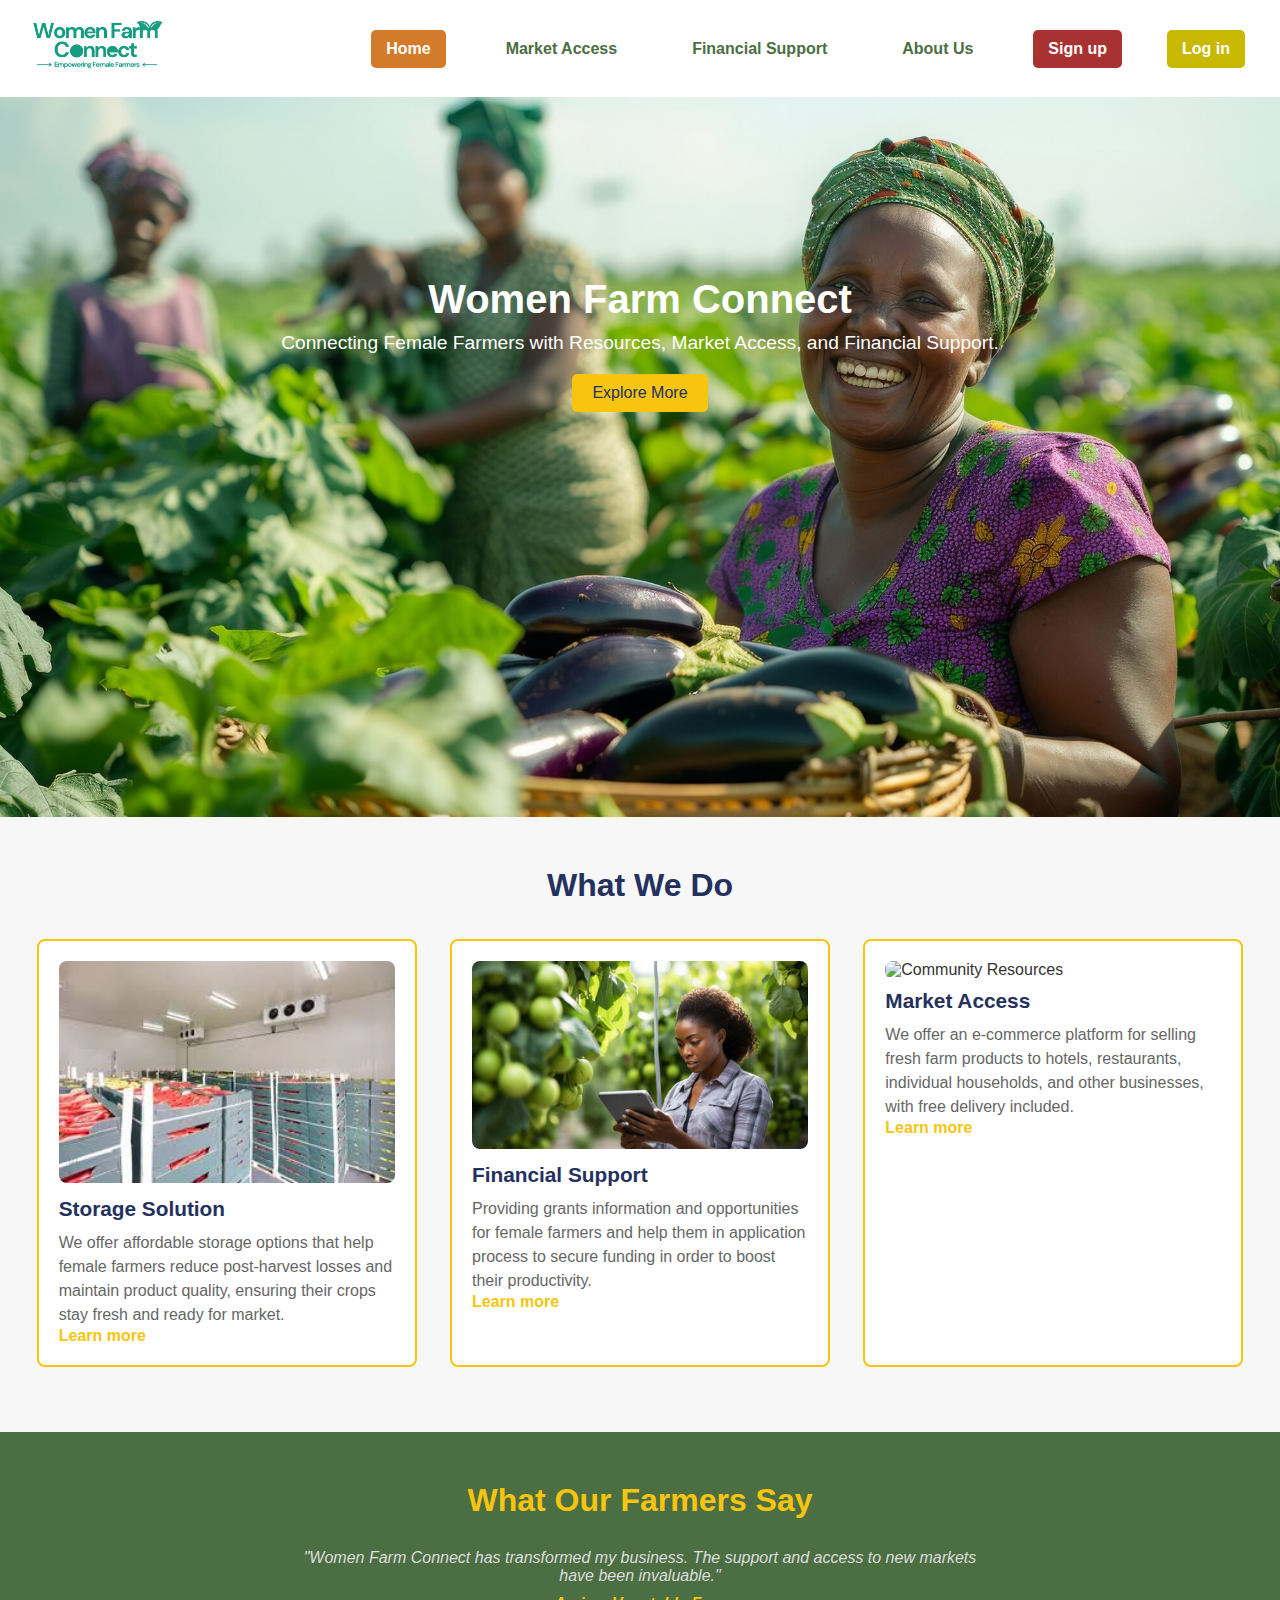
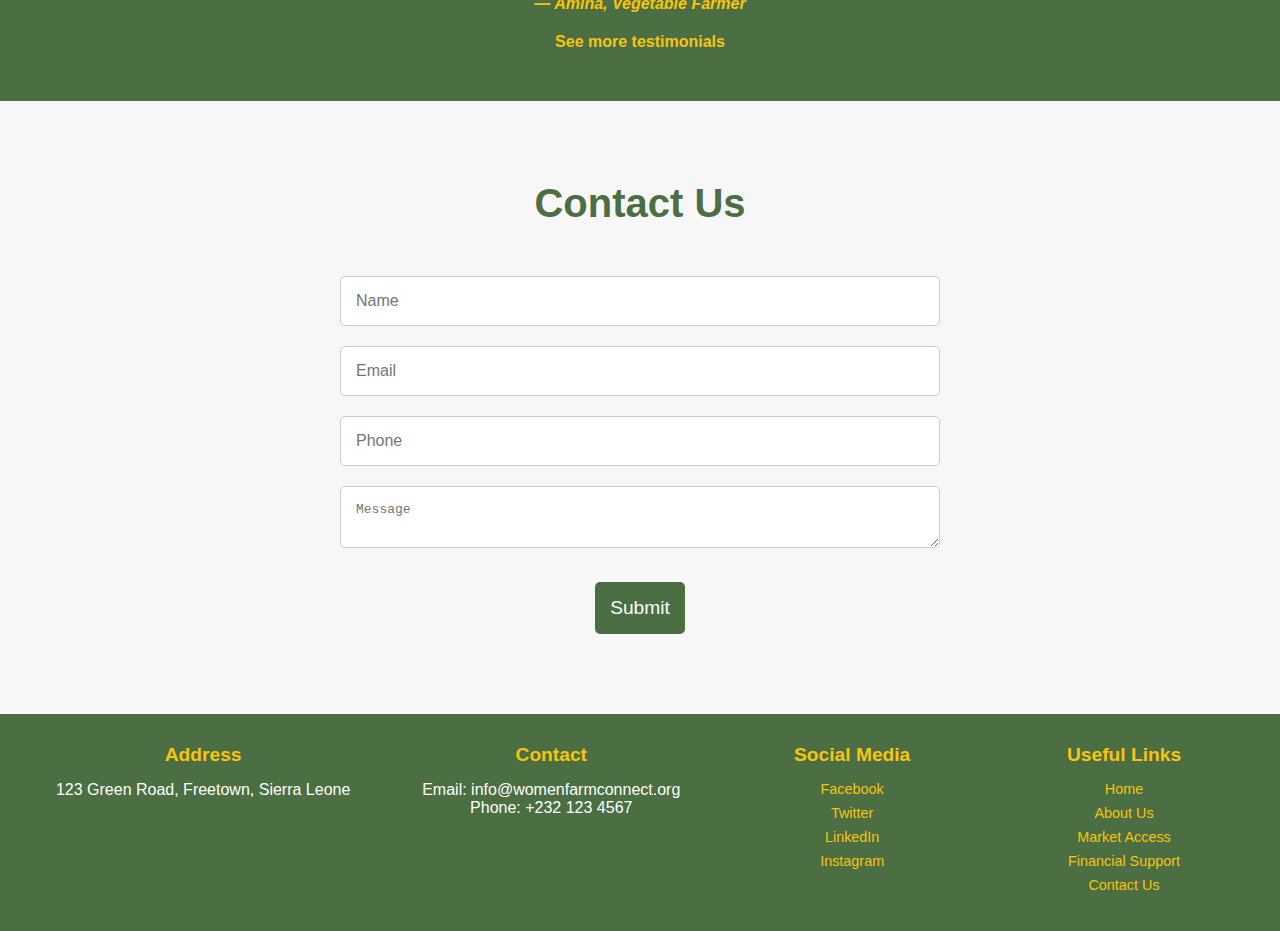
==== index.html @ 5953e8eb "first cimmit" ====
<!DOCTYPE html>
<html lang="en">
<head>
    <meta charset="UTF-8">
    <meta name="viewport" content="width=device-width, initial-scale=1.0">
    <title>Home - Women Farm Connect</title>
    <link rel="stylesheet" href="assets/css/main.css">
    <link rel="stylesheet" href="assets/css/index.css">

</head>
<body>

    <!-- Header will be imported here -->
    <div id="header"></div>

    <!-- Main Content -->
    <div class="hero">
        <h1> Women Farm Connect</h1>
        <p>Connecting Female Farmers with Resources, Market Access, and Financial Support.</p>
        <button class="button-explore">Explore More</button>
    </div>

    <!-- What We Do Section -->
    <div class="section-what-we-do">
        <h2>What We Do</h2>
        <div class="cards">
            <div class="card">
                <img src="assets/images/Storage.jpeg" alt="Market Access">
                <h3>Storage Solution</h3>
                <p>We offer affordable storage options that help female farmers reduce post-harvest losses and maintain product quality, ensuring their crops stay fresh and ready for market.</p>
                <a href="#">Learn more</a>
            </div>
            <div class="card">
                <img src="assets/images/farm research .jpg" alt="Financial Support">
                <h3>Financial Support</h3>
                <p>Providing grants information and opportunities for female farmers and help them in application process to secure funding in order to boost their productivity.</p>
                <a href="#">Learn more</a>
            </div>
            <div class="card">
                <img src="assets/images/Delivery.jpg" alt="Community Resources">
                <h3>Market Access</h3>
                <p>We offer an e-commerce platform for selling fresh farm products to hotels, restaurants, individual households, and other businesses, with free delivery included.</p>
                <a href="#">Learn more</a>
            </div>
        </div>
    </div>

    <!-- Testimonials Section -->
    <div class="testimonial-section">
        <h2>What Our Farmers Say</h2>
        <blockquote class="testimonial">
            "Women Farm Connect has transformed my business. The support and access to new markets have been invaluable."
            <cite>— Amina, Vegetable Farmer</cite>
        </blockquote>
        <a href="#" style="color: #f7c40f; font-weight: bold;">See more testimonials</a>
    </div>

 <!-- Contact Us Section -->
 <div class="contact-section">
    <h2>Contact Us</h2>
    <form class="contact-form">
        <input type="text" placeholder="Name" required>
        <input type="email" placeholder="Email" required>
        <input type="tel" placeholder="Phone" required>
        <textarea placeholder="Message" required></textarea>
        <button type="submit">Submit</button>
    </form>
</div>


    <!-- Footer will be imported here -->
    <div id="footer"></div>

    <script>
        // Load header and footer
        fetch('assets/addons/header.html')
            .then(response => response.text())
            .then(data => {
                document.getElementById('header').innerHTML = data;
            });

        fetch('assets/addons/footer.html')
            .then(response => response.text())
            .then(data => {
                document.getElementById('footer').innerHTML = data;
            });
    </script>
</body>
</html>
---- assets/css/main.css ----
* {
    margin: 0;
    padding: 0;
    box-sizing: border-box;
}

/* General Styles */
body {
    font-family: Arial, sans-serif;
    color: #333;
    background-color: #f7f7f7;
    margin: 0;
    padding: 0;
}

a {
    text-decoration: none;
    color: #333;
}

/* Header Styling */
.header {
    background-color: #ffffff; /* Deep-green */
    color: white;
    padding: 15px 20px;
    display: flex;
    justify-content: space-between;
    align-items: center;
}

.header-logo {
    font-size: 1.5em;
    font-weight: bold;
}
.header-logo img{
    width: 150px;
}
.nav-links {
    display: flex;
    align-items: center;
    gap: 15px;
}

.nav-links a {
    color: #4b6e42;
    margin: 0 15px;
    text-decoration: none;
    font-weight: bold;
    padding: 10px 15px;
    border-radius: 5px;
}

.nav-links .button-home {
    background-color: #d47b2b; 
    color: white;
}

.nav-links .button-signup {
    background-color: #a83232; 
    color: white;

}

.nav-links .button-login {
    background-color: #c8b800; 
    color: white;
}

.nav-links a:hover {
    background-color: #3a5631; /* white */
    color: white;
}

/* Footer */
.footer {
    background-color: #4b6e42;
    color: white;
    padding: 20px;
    text-align: center;
    display: flex;
    justify-content: space-around;
    flex-wrap: wrap;
}

.footer-section {
    margin: 10px;
    min-width: 200px;
}

.footer-section h3 {
    margin-bottom: 15px;
    font-size: 1.2em;
    color: #f7c40f;
}

.footer-section a {
    color: #f7c40f;
    text-decoration: none;
    display: block;
    margin-bottom: 8px;
    font-size: 0.9em;
}


/* Contact Us Section */
.contact-section {
    padding: 80px 20px;
    background-color: #f7f7f7;
    text-align: center;
}

.contact-section h2 {
    font-size: 2.5em;
    color: #4b6e42;
    margin-bottom: 40px;
}

.contact-form {
    max-width: 600px;
    margin: 0 auto;
}

.contact-form input,
.contact-form textarea {
    width: 100%;
    padding: 15px;
    margin: 10px 0;
    border-radius: 5px;
    border: 1px solid #ccc;
    font-size: 1em;
}

.contact-form button {
    background-color: #4b6e42;
    color: white;
    padding: 15px;
    border: none;
    border-radius: 5px;
    font-size: 1.2em;
    cursor: pointer;
    margin-top: 20px;
}
---- assets/css/index.css ----
/* Body Styling */
body {
    background-color: #f7f7f7;
}

/* Hero Section */
.hero {
    background: url('../images/old-farmer.jpg') center/cover no-repeat;
    color: white;
    text-align: center;
    padding: 180px 25px;
    position: relative;
    min-height: 720px;
}

.hero h1 {
    font-size: 2.5em;
    margin-bottom: 10px;
}

.hero p {
    font-size: 1.2em;
    margin-bottom: 20px;
}

.button-explore {
    background-color: #f7c40f;
    color: #24305e;
    padding: 10px 20px;
    border: none;
    border-radius: 5px;
    cursor: pointer;
    font-size: 1em;
}

/* What We Do Section */
.section-what-we-do {
    background-color: #f7f7f7;
    padding: 50px 20px;
    text-align: center;
}

.section-what-we-do h2 {
    color: #24305e;
    font-size: 2em;
    margin-bottom: 20px;
}

.cards {
    display: flex;
    justify-content: space-around;
    flex-wrap: wrap;
}

.card {
    background-color: #fff;
    border: 2px solid #f7c40f;
    border-radius: 8px;
    padding: 20px;
    width: 380px;
    margin: 15px 0;
    text-align: left;
}

.card img {
    width: 100%;
    border-radius: 8px;
    margin-bottom: 10px;
}

.card h3 {
    color: #24305e;
    font-size: 1.3em;
    margin-bottom: 10px;
}

.card p {
    font-size: 1em;
    color: #666;
    line-height: 1.5;
}

.card a {
    color: #f7c40f;
    font-weight: bold;
    text-decoration: none;
}

/* Testimonials Section */
.testimonial-section {
    background-color: #4b6e42;
    color: white;
    padding: 50px 20px;
    text-align: center;
}

.testimonial-section h2 {
    font-size: 2em;
    margin-bottom: 30px;
    color: #f7c40f;
}

.testimonial {
    font-style: italic;
    color: #ddd;
    margin: 20px auto;
    max-width: 700px;
}

.testimonial cite {
    display: block;
    margin-top: 10px;
    font-weight: bold;
    color: #f7c40f;
}
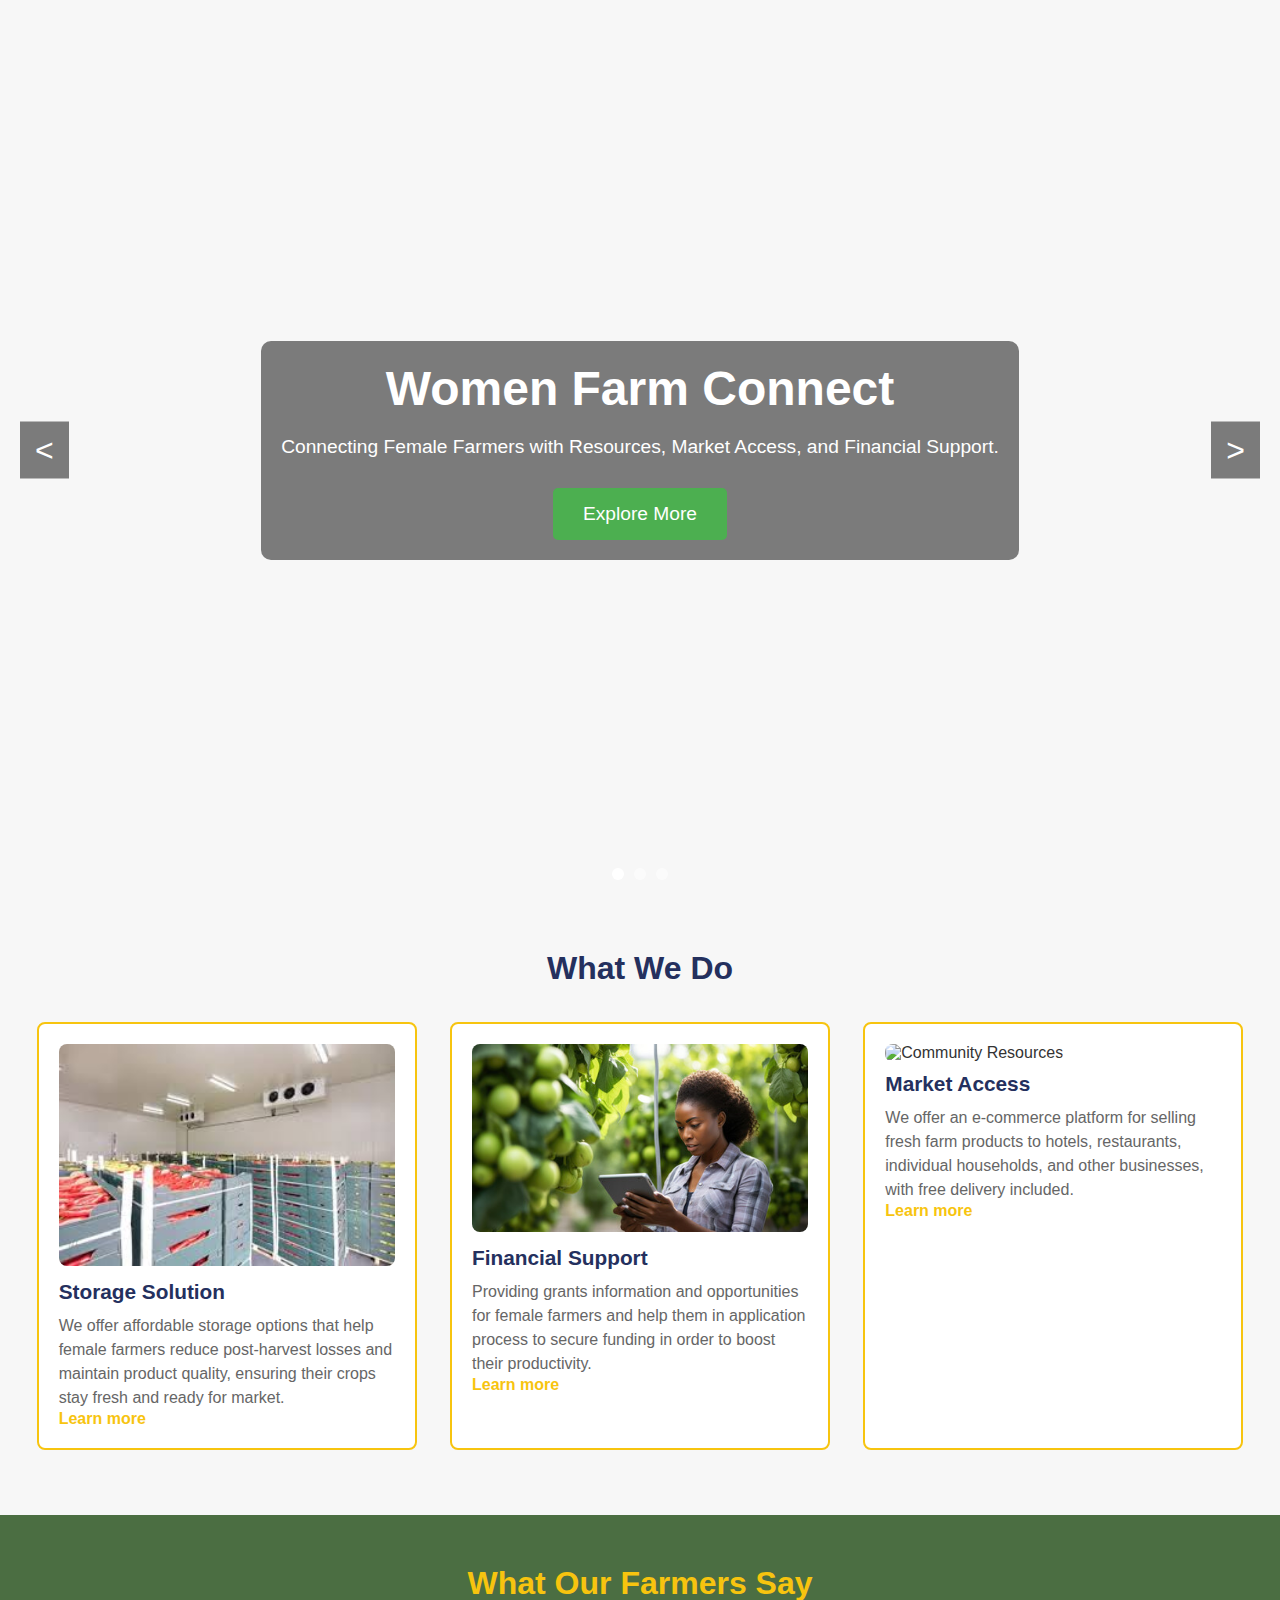
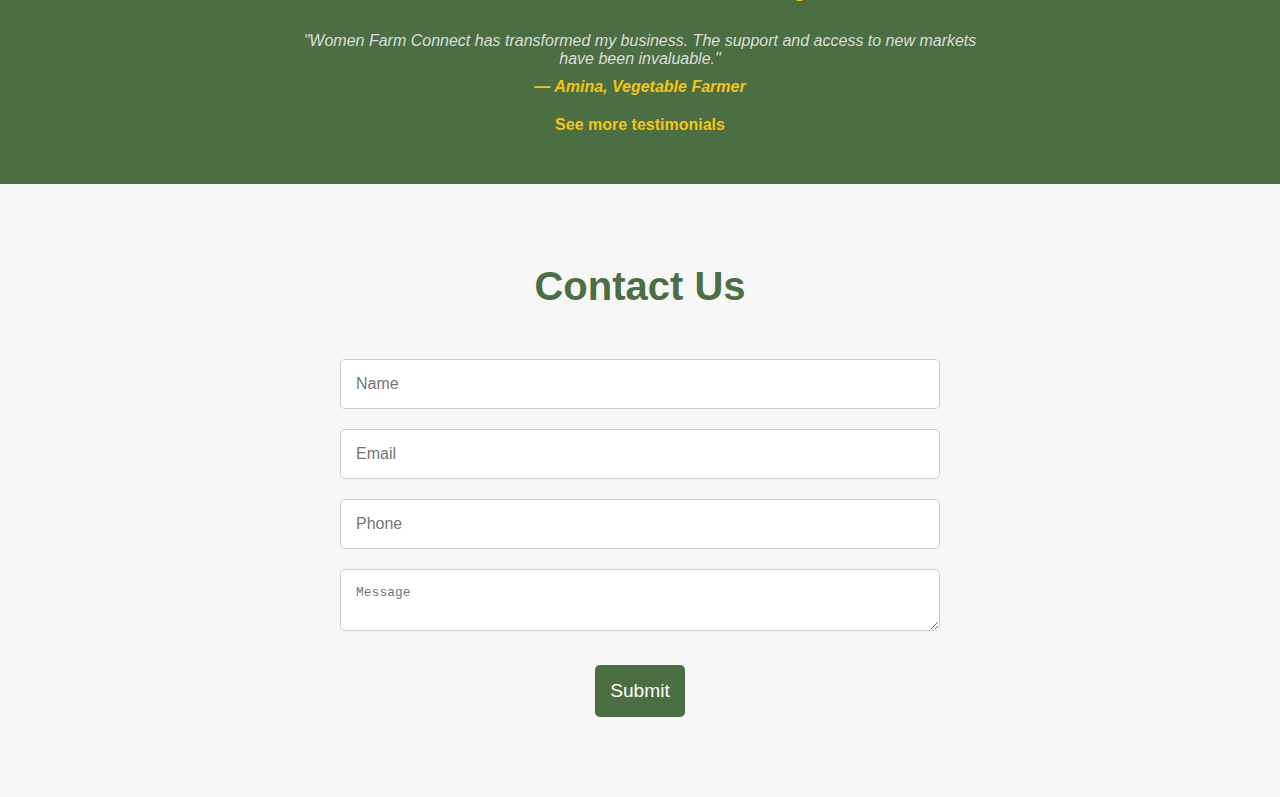
==== commit a548ecd6: "first commit" ====
--- a/index.html
+++ b/index.html
@@ -14,10 +14,31 @@
     <div id="header"></div>
 
     <!-- Main Content -->
-    <div class="hero">
-        <h1> Women Farm Connect</h1>
-        <p>Connecting Female Farmers with Resources, Market Access, and Financial Support.</p>
-        <button class="button-explore">Explore More</button>
+    <div class="hero-slider">
+        <div class="slide active">
+            <div class="slide-content">
+                <h1>Women Farm Connect</h1>
+                <p>Connecting Female Farmers with Resources, Market Access, and Financial Support.</p>
+                <button class="button-explore">Explore More</button>
+            </div>
+        </div>
+        <div class="slide">
+            <div class="slide-content">
+                <h1>Empowering Rural Women</h1>
+                <p>Providing tools and knowledge to boost agricultural productivity and income.</p>
+                <button class="button-explore">Learn How</button>
+            </div>
+        </div>
+        <div class="slide">
+            <div class="slide-content">
+                <h1>Sustainable Farming</h1>
+                <p>Promoting eco-friendly practices for a greener future in agriculture.</p>
+                <button class="button-explore">Discover More</button>
+            </div>
+        </div>
+        <button class="slider-arrow prev" aria-label="Previous slide">&lt;</button>
+        <button class="slider-arrow next" aria-label="Next slide">&gt;</button>
+        <div class="slider-dots"></div>
     </div>
 
     <!-- What We Do Section -->
@@ -71,19 +92,7 @@
     <!-- Footer will be imported here -->
     <div id="footer"></div>
 
-    <script>
-        // Load header and footer
-        fetch('assets/addons/header.html')
-            .then(response => response.text())
-            .then(data => {
-                document.getElementById('header').innerHTML = data;
-            });
-
-        fetch('assets/addons/footer.html')
-            .then(response => response.text())
-            .then(data => {
-                document.getElementById('footer').innerHTML = data;
-            });
-    </script>
-</body>
+    <script src="assets/js/main.js"></script>
+    <script src="assets/js/slider.js"></script>
+    </body>
 </html>
--- a/assets/css/main.css
+++ b/assets/css/main.css
@@ -51,7 +51,7 @@
     border-radius: 5px;
 }
 
-.nav-links .button-home {
+.nav-links .active {
     background-color: #d47b2b; 
     color: white;
 }
@@ -141,3 +141,207 @@
     cursor: pointer;
     margin-top: 20px;
 }
+
+.flex-con {
+    display: flex;
+    justify-content: space-between;
+    align-items: center;
+}
+#product-details {
+    text-align: center;
+    margin-bottom: 20px;
+    border-radius: 8px;
+    box-shadow: 0 2px 10px rgba(0, 0, 0, 0.1);
+    padding: 2rem 1rem;
+}
+
+#product-details .buy-btn{
+    border: none;
+    padding: 12px 15px;
+    border-radius: 8px;
+    font-size: 18px;
+    margin: 1.2rem 0;
+    cursor: pointer;
+    display: flex;
+    align-items: center;
+    justify-content: center;
+    color: white;
+}
+
+#product-details .buy-btn.om{
+    background-color: #ff7d08;
+}
+#product-details .buy-btn.qm{
+    background-color: #f79328;
+}
+
+#product-details .buy-btn.am{
+    background-color: #a41e7a;
+}
+
+#product-details .buy-btn img{
+    width: 45px;
+    height: 45px;
+    margin-right: 10px;
+    border-radius: 12px;
+}
+#product-image {
+    width: 500px;
+    height: 500px;
+    border-radius: 20px;
+
+}
+
+#product-details h3 {
+    font-size: 55px;
+    margin: 15px 0;
+    color: #218838;
+}
+
+#product-details p.price {
+    color: #333;
+    margin: 10px 0;
+    font-weight: 500;
+    font-size: 25px;
+}
+#product-details p.price#total-price{
+    font-weight: bold;
+    font-size: 30px;
+}
+
+#checkout-form {
+    display: none;
+    background-color: #fff;
+    padding: 20px;
+    border-radius: 8px;
+    box-shadow: 0 2px 10px rgba(0, 0, 0, 0.1);
+    max-width: 400px;
+    margin: 0 auto;
+    margin-bottom: 2.1rem;
+}
+
+#checkout-form input {
+    width: 100%;
+    padding: 10px;
+    margin: 10px 0;
+    border: 1px solid #ccc;
+    border-radius: 4px;
+}
+
+#checkout-form button {
+    width: 100%;
+    padding: 10px;
+    background-color: orange;
+    color: white;
+    border: none;
+    border-radius: 4px;
+    cursor: pointer;
+    font-size: 16px;
+}
+
+#checkout-form button:hover {
+    background-color: #218838;
+}
+
+.back-btn{
+    padding: 2rem;
+    border: none;
+    background-color: #218838;
+    font-size: 1.2rem;
+    color: white;
+    cursor: pointer;
+}
+
+/* Add this to your CSS file (e.g., assets/css/main.css) */
+
+.quantity-selector {
+    display: flex;
+    align-items: center;
+    margin: 10px 0;
+}
+
+.quantity-selector button {
+    background-color: #007bff; 
+    color: white;
+    width: 55px;
+    height: 55px;
+    border: none;
+    border-radius: 15px;
+    padding: 5px 10px;
+    cursor: pointer;
+    font-size: 22px;
+}
+
+.quantity-selector input {
+    width: 150px;
+    height: 50px;
+    text-align: center;
+    margin: 0 10px;
+    border: 1px solid #ccc;
+    border-radius: 5px;
+}
+
+#success-message{
+    background-color: #218838;
+    color: white;
+    font-size: 3.5rem;
+    padding: 4rem;
+    text-align: center;
+    display: none;
+}
+
+.payment-options, .quantity-selector{
+    display: flex;
+    justify-content: space-evenly;
+    align-items: center;
+}
+
+
+#checkout-form {
+    display: none;
+    background-color: #fff;
+    padding: 20px;
+    border-radius: 8px;
+    box-shadow: 0 2px 10px rgba(0, 0, 0, 0.1);
+    max-width: 400px;
+    margin: 0 auto;
+    margin-bottom: 2.1rem;
+    margin-top: 2.5rem;
+    text-align: center;
+}
+
+#checkout-form .payment-logo {
+    width: 100px;
+    height: auto;
+    margin-bottom: 15px;
+    border-radius: 15px;
+}
+
+#checkout-form h2 {
+    margin-bottom: 20px;
+    color: #4b6e42;
+}
+
+#checkout-form input {
+    width: 100%;
+    padding: 10px;
+    margin: 10px 0;
+    border: 1px solid #ccc;
+    border-radius: 4px;
+}
+
+#checkout-form button {
+    width: 100%;
+    padding: 10px;
+    background-color: #4b6e42;
+    color: white;
+    border: none;
+    border-radius: 4px;
+    cursor: pointer;
+    font-size: 16px;
+    transition: background-color 0.3s ease;
+}
+
+#checkout-form button:hover {
+    background-color: #3a5631;
+}
--- a/assets/css/index.css
+++ b/assets/css/index.css
@@ -113,3 +113,133 @@
     font-weight: bold;
     color: #f7c40f;
 }
+
+
+
+.hero-slider {
+    position: relative;
+    height: 100vh;
+    overflow: hidden;
+}
+
+.slide {
+    position: absolute;
+    top: 0;
+    left: 0;
+    width: 100%;
+    height: 100%;
+    opacity: 0;
+    transition: opacity 0.5s ease-in-out;
+    display: flex;
+    align-items: center;
+    justify-content: center;
+    background-size: cover;
+    background-position: center;
+}
+
+.slide.active {
+    opacity: 1;
+}
+
+.slide-content {
+    text-align: center;
+    color: white;
+    max-width: 800px;
+    padding: 20px;
+    background-color: rgba(0, 0, 0, 0.5);
+    border-radius: 10px;
+}
+
+.slide:nth-child(1) {
+    background-image: url('../images/Story.jpg');
+}
+
+.slide:nth-child(2) {
+    background-image: url('../images/signup.jpg');
+}
+
+.slide:nth-child(3) {
+    background-image: url('../images/old-farmer.jpg');
+}
+
+.slide h1 {
+    font-size: 3em;
+    margin-bottom: 20px;
+}
+
+.slide p {
+    font-size: 1.2em;
+    margin-bottom: 30px;
+}
+
+.button-explore {
+    background-color: #4CAF50;
+    color: white;
+    border: none;
+    padding: 15px 30px;
+    font-size: 1.2em;
+    cursor: pointer;
+    border-radius: 5px;
+    transition: background-color 0.3s;
+}
+
+.button-explore:hover {
+    background-color: #45a049;
+}
+
+.slider-arrow {
+    position: absolute;
+    top: 50%;
+    transform: translateY(-50%);
+    background-color: rgba(0, 0, 0, 0.5);
+    color: white;
+    border: none;
+    font-size: 2em;
+    padding: 10px 15px;
+    cursor: pointer;
+    z-index: 10;
+}
+
+.slider-arrow.prev {
+    left: 20px;
+}
+
+.slider-arrow.next {
+    right: 20px;
+}
+
+.slider-dots {
+    position: absolute;
+    bottom: 20px;
+    left: 50%;
+    transform: translateX(-50%);
+    display: flex;
+    gap: 10px;
+}
+
+.dot {
+    width: 12px;
+    height: 12px;
+    background-color: rgba(255, 255, 255, 0.5);
+    border-radius: 50%;
+    cursor: pointer;
+}
+
+.dot.active {
+    background-color: white;
+}
+
+@media (max-width: 768px) {
+    .slide h1 {
+        font-size: 2em;
+    }
+
+    .slide p {
+        font-size: 1em;
+    }
+
+    .button-explore {
+        padding: 10px 20px;
+        font-size: 1em;
+    }
+}
